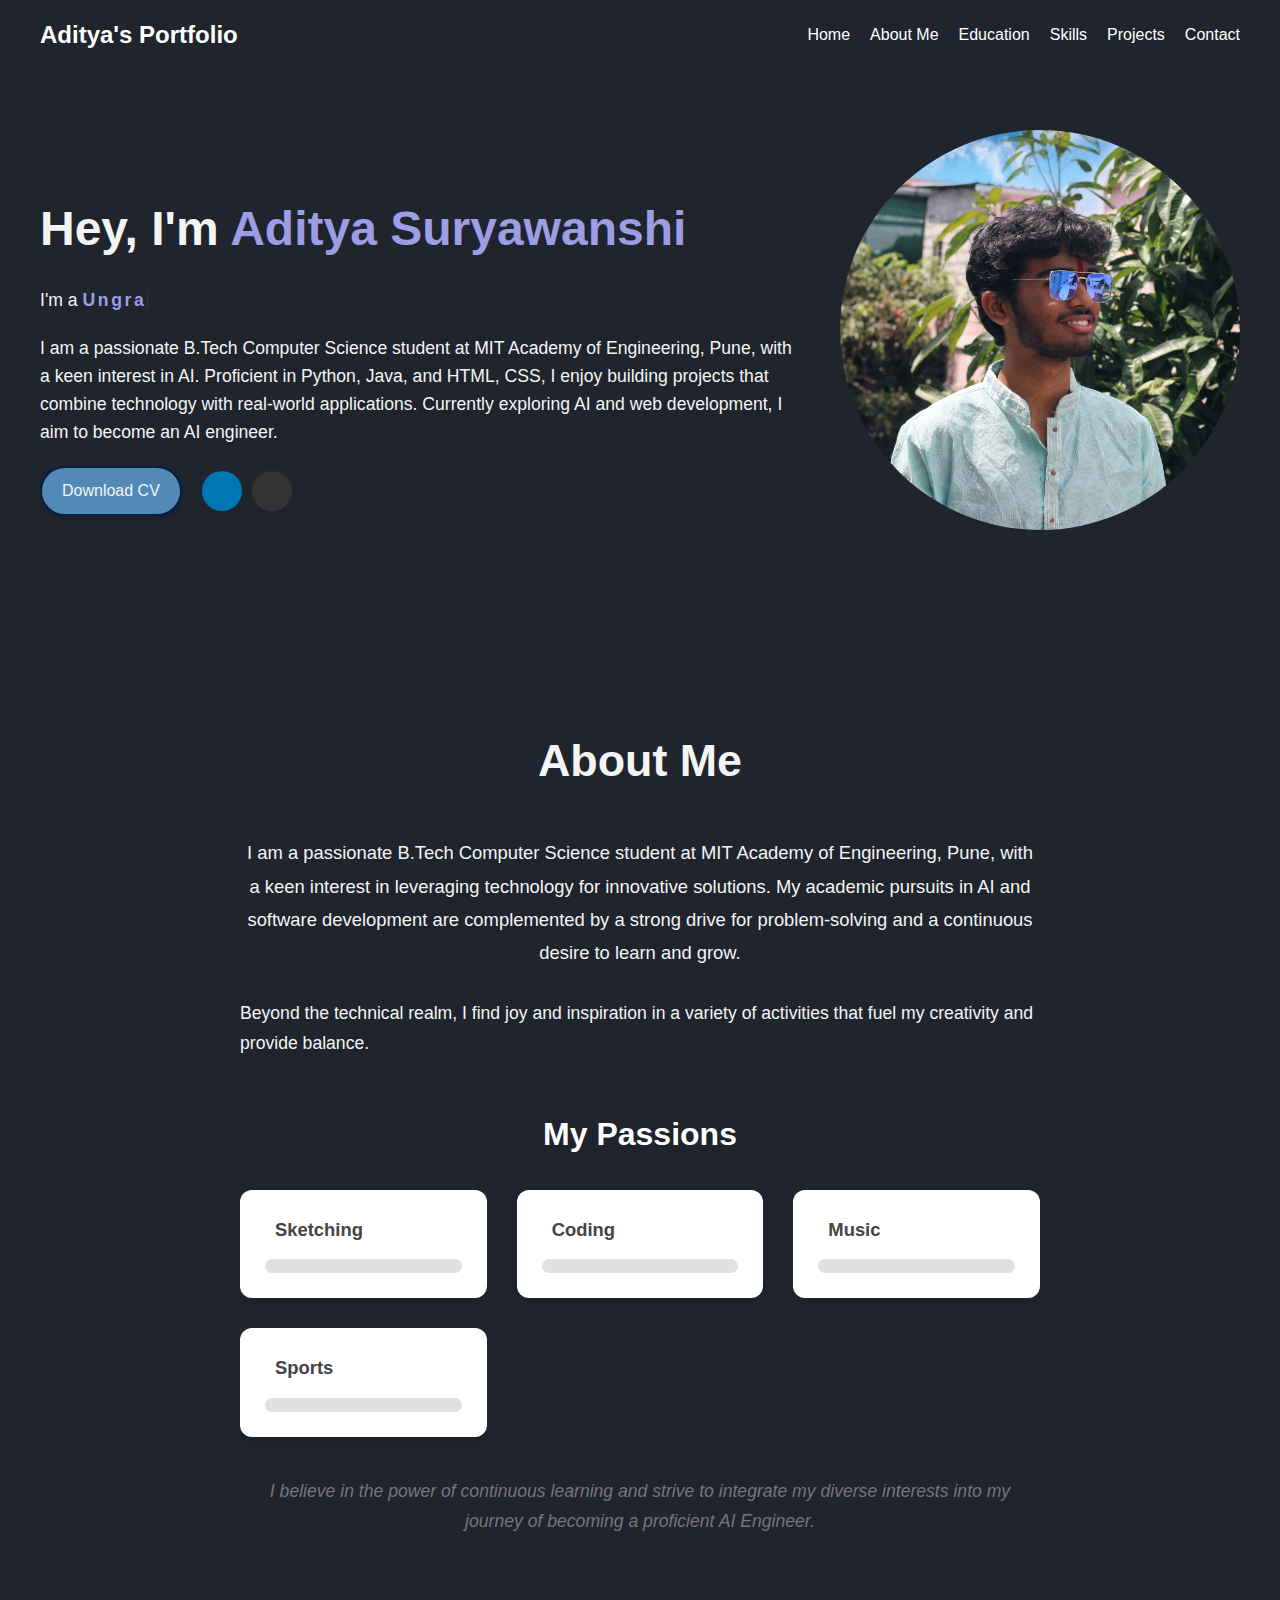
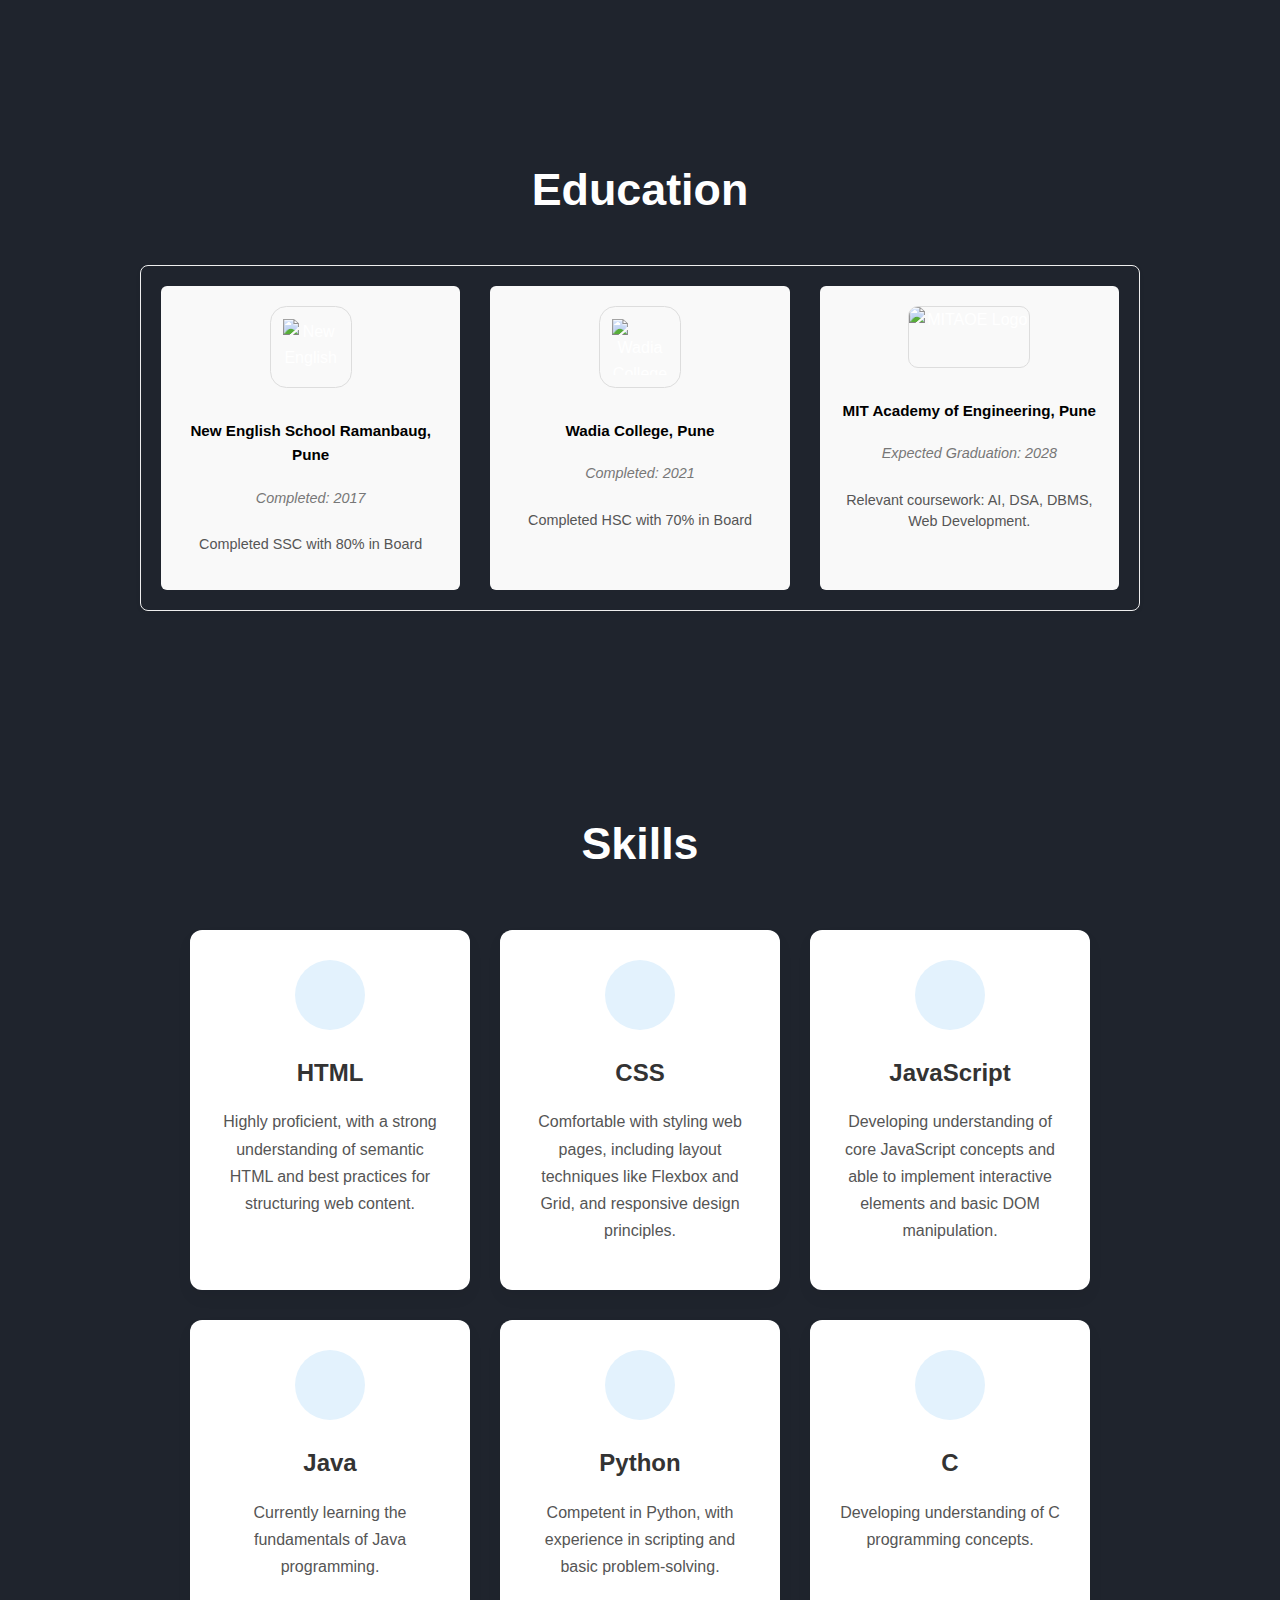
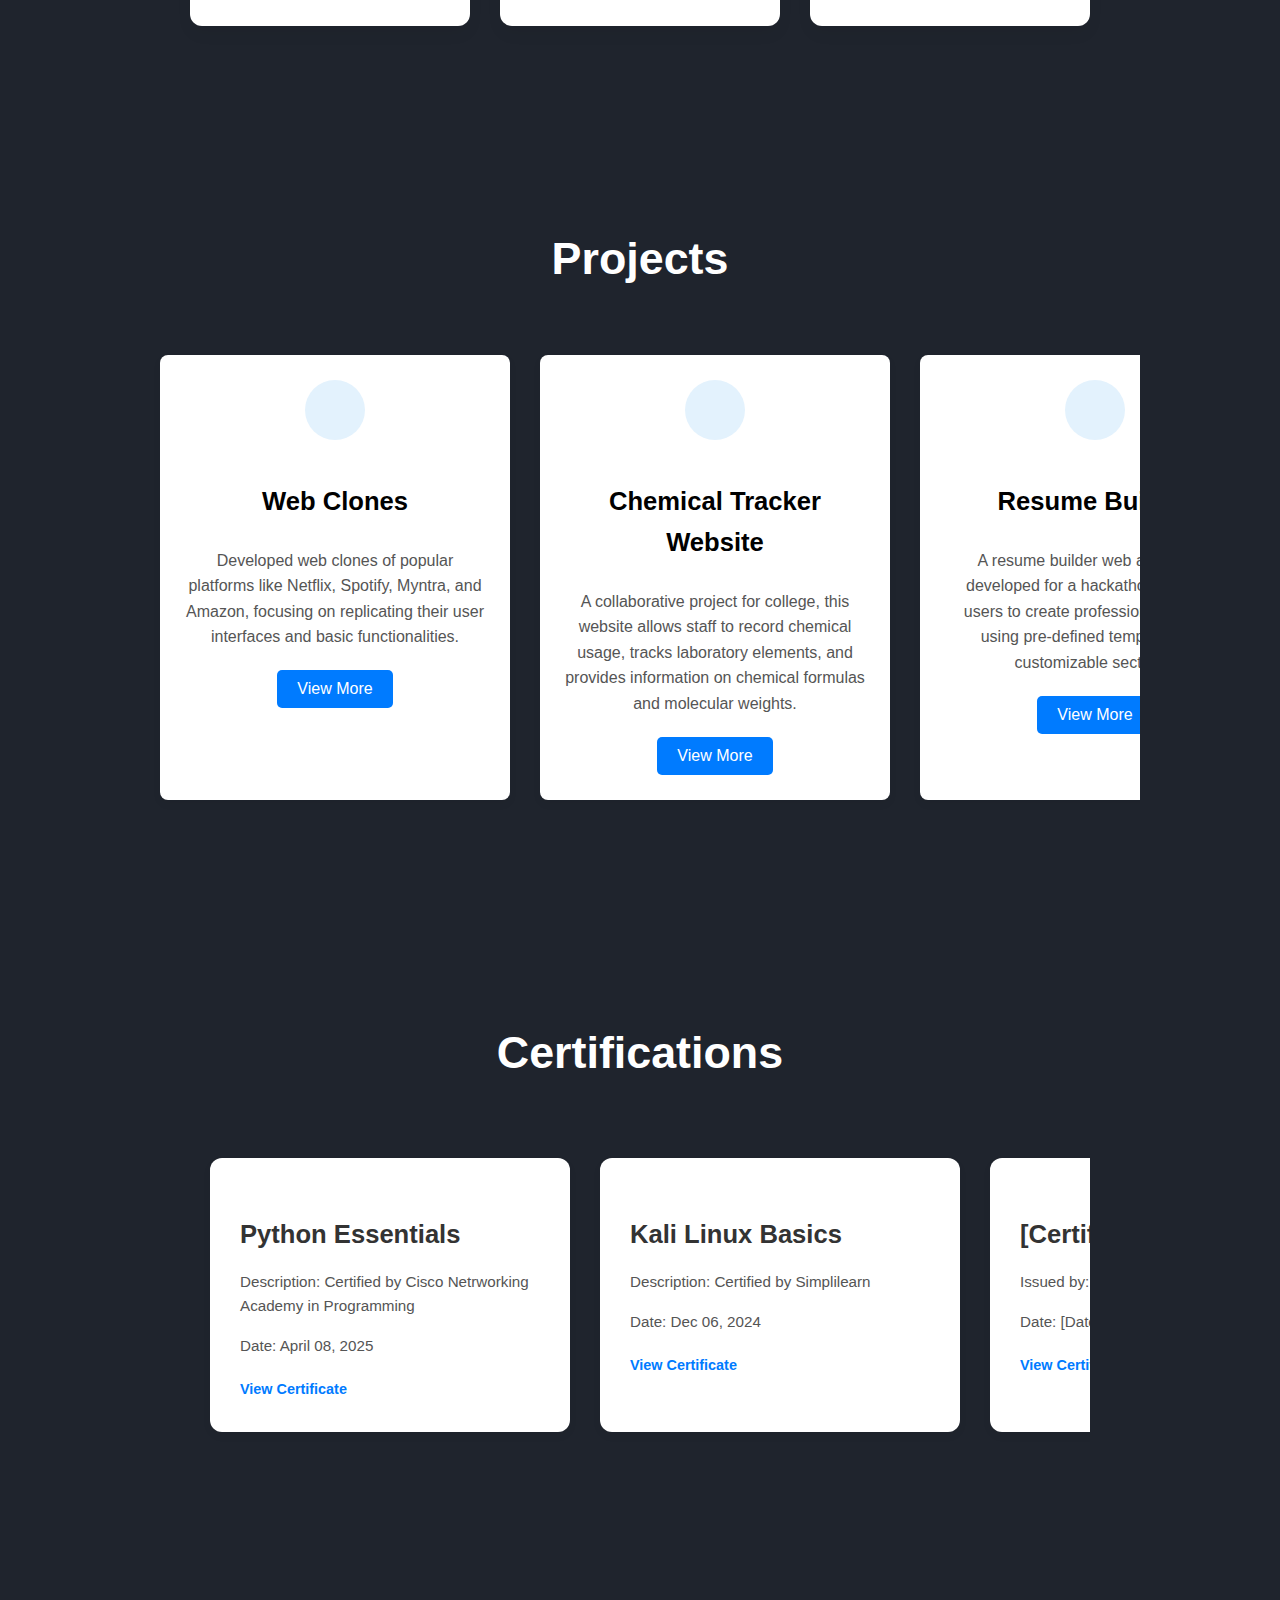
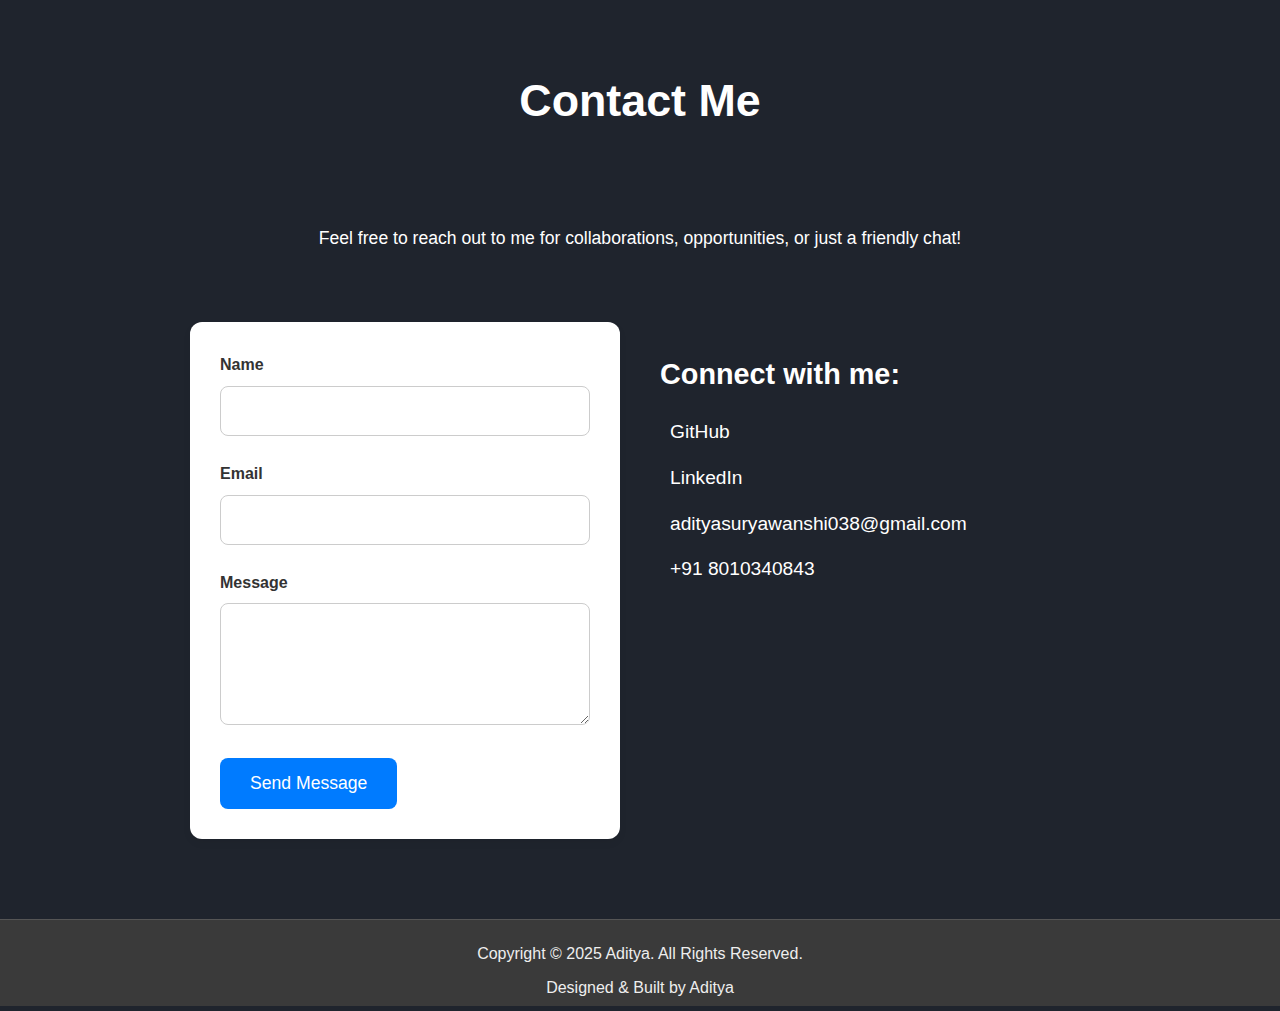
==== index.html @ 2c02bdb1 "Add files via upload" ====
<!DOCTYPE html>
<html lang="en">
<head>
    <meta charset="UTF-8">
    <meta name="viewport" content="width=device-width, initial-scale=1.0">
    <title>Aditya's Portfolio</title>
    <link rel="stylesheet" href="styles.css">
    <link rel="stylesheet" href="https://cdnjs.cloudflare.com/ajax/libs/font-awesome/6.0.0-beta3/css/all.min.css" integrity="sha512-Fo3rlrZj/k7ujTnHg4CGR2D7kSs0v4LLanw2qksYuRlEzO+tcaEPQogQ0KaoGN26/zrn20ImR1DfuLWnOo7aBA==" crossorigin="anonymous" referrerpolicy="no-referrer" />
</head>
<body>
    <header>
        <div class="container">
            <div class="logo">
                <h3>Aditya's Portfolio</h3>
            </div>
            <nav>
                <div class="dropdown">
                    <div class="burger">
                        <div class="dot"></div>
                        <div class="dot"></div>
                        <div class="dot"></div>
                    </div>
                    <ul class="dropdown-content">
                        <li><a href="#home">Home</a></li>
                        <li><a href="#about">About Me</a></li>
                        <li><a href="#education">Education</a></li>
                        <li><a href="#skills">Skills</a></li>
                        <li><a href="#projects">Projects</a></li>
                        <li><a href="#contact">Contact</a></li>
                    </ul>
                </div>
                <ul class="nav-links">
                    <li><a href="#home">Home</a></li>
                    <li><a href="#about">About Me</a></li>
                    <li><a href="#education">Education</a></li>
                    <li><a href="#skills">Skills</a></li>
                    <li><a href="#projects">Projects</a></li>
                    <li><a href="#contact">Contact</a></li>
                </ul>
            </nav>
        </div>
    </header>

    <main>
        <section id="home" class="hero">
            <div class="container hero-row">
                <div class="hero-content">
                    <h2>Hey, I'm <span class="myname">Aditya Suryawanshi</span></h2>
                    <p class="typewriter1">I'm a <span class="typewriter" id="profession-typewriter"></span></p>
                    <p>I am a passionate B.Tech Computer Science student at MIT Academy of Engineering, Pune, with a keen interest in AI. Proficient in Python, Java, and HTML, CSS, I enjoy building projects that combine technology with real-world applications. Currently exploring AI and web development, I aim to become an AI engineer.</p>
                    <div class="button-social-container">
                        <a href="path/to/your/cv.pdf" class="button download-cv" download="Aditya_Suryawanshi_CV.pdf">Download CV</a>
                        <div class="social-links">
                            <a href="https://www.linkedin.com/in/aditya-suryawanshi-20b60930a/" target="_blank" aria-label="LinkedIn"><i class="fab fa-linkedin"></i></a>
                            <a href="https://github.com/Aditya00038" target="_blank" aria-label="GitHub"><i class="fab fa-github"></i></a>
                        </div>
                    </div>
                </div>
                <div class="hero-img">
                    <img src="aditya.jpg" alt="Aditya Suryawanshi">
                </div>
            </div>
        </section>

        <section id="about" class="about advanced-about">
            <div class="container about-content">
                <h2>About Me</h2>
                <p class="intro">I am a passionate B.Tech Computer Science student at MIT Academy of Engineering, Pune, with a keen interest in leveraging technology for innovative solutions. My academic pursuits in AI and software development are complemented by a strong drive for problem-solving and a continuous desire to learn and grow.</p>
                <p>Beyond the technical realm, I find joy and inspiration in a variety of activities that fuel my creativity and provide balance.</p>
                <h3>My Passions</h3>
                <div class="interests-grid">
                    <div class="interest">
                        <div class="interest-label">
                            <i class="fas fa-pencil-ruler"></i> <span>Sketching</span>
                        </div>
                        <div class="progress-bar" data-progress="70">
                            <div class="progress-fill"></div>
                        </div>
                    </div>
                    <div class="interest">
                        <div class="interest-label">
                            <i class="fas fa-code"></i> <span>Coding</span>
                        </div>
                        <div class="progress-bar" data-progress="90">
                            <div class="progress-fill"></div>
                        </div>
                    </div>
                    <div class="interest">
                        <div class="interest-label">
                            <i class="fas fa-music"></i> <span>Music</span>
                        </div>
                        <div class="progress-bar" data-progress="75">
                            <div class="progress-fill"></div>
                        </div>
                    </div>
                    <div class="interest">
                        <div class="interest-label">
                            <i class="fas fa-futbol"></i> <span>Sports</span>
                        </div>
                        <div class="progress-bar" data-progress="80">
                            <div class="progress-fill"></div>
                        </div>
                    </div>
                </div>
                <p class="personal-note">I believe in the power of continuous learning and strive to integrate my diverse interests into my journey of becoming a proficient AI Engineer.</p>
            </div>
        </section>

        <section id="education" class="education">
            <div class="container education-content">
                <h2>Education</h2>
                <div class="education-row">
                    <div class="education-entry">
                        <div class="logo-container">
                            <img src="https://www.schoolsuniverse.com/_next/image?url=https%3A%2F%2Fcdn.schoolsuniverse.com%2Fmedia%2Fuploads%2F2025-03-02-08-50-18-910400-download%2520-%25202025-03-02T141845.459.jfif&w=3840&q=75" alt="New English School Ramanbaug Logo">
                        </div>
                        <!-- <h3>5th - 10th Grade</h3> -->
                        <p class="institution">New English School Ramanbaug, Pune</p>
                        <p class="duration">Completed: 2017</p>
                        <p class="details">Completed SSC with 80% in Board</p>
                    </div>
                    <div class="education-entry">
                        <div class="logo-container">
                            <img src="https://nowrosjeewadia.mespune.org/wp-content/uploads/2022/03/NWCLogo.jpg" alt="Wadia College Logo">
                        </div>
                        <!-- <h3>Higher Secondary</h3> -->
                        <p class="institution">Wadia College, Pune</p>
                        <p class="duration">Completed: 2021</p>
                        <p class="details">Completed HSC with 70% in Board</p>
                    </div>
                    <div class="education-entry graduation">
                        <div class="logo-container mitaoe-logo"> <img src="https://mitaoe.ac.in/assets/images/MITAOE-logo.webp" alt="MITAOE Logo">
                        </div>
                        <!-- <h3>B.Tech Computer Science</h3> -->
                        <p class="institution">MIT Academy of Engineering, Pune</p>
                        <p class="duration">Expected Graduation: 2028</p>
                        <p class="details">Relevant coursework: AI, DSA, DBMS, Web Development.</p>
                    </div>
                </div>
            </div>
        </section>

        <section id="skills" class="skills boxed-skills">
            <div class="container skills-content">
                <h2>Skills</h2>
                <div class="skill-boxes">
                    <div class="skill-box">
                        <div class="icon-wrapper html_icon">
                            <i class="fab fa-html5"></i>
                        </div>
                        <h3>HTML</h3>
                        <p>Highly proficient, with a strong understanding of semantic HTML and best practices for structuring web content.</p>
                    </div>
                    <div class="skill-box">
                        <div class="icon-wrapper css_icon">
                            <i class="fab fa-css3-alt"></i>
                        </div>
                        <h3>CSS</h3>
                        <p>Comfortable with styling web pages, including layout techniques like Flexbox and Grid, and responsive design principles.</p>
                    </div>
                    <div class="skill-box">
                        <div class="icon-wrapper js_icon">
                            <i class="fab fa-js-square"></i>
                        </div>
                        <h3>JavaScript</h3>
                        <p>Developing understanding of core JavaScript concepts and able to implement interactive elements and basic DOM manipulation.</p>
                    </div>
                    <div class="skill-box learning-box">
                        <div class="icon-wrapper java_icon">
                            <i class="fab fa-java"></i>
                        </div>
                        <h3>Java</h3>
                        <p>Currently learning the fundamentals of Java programming.</p>
                    </div>
                    <div class="skill-box">
                        <div class="icon-wrapper py_icon">
                            <i class="fab fa-python"></i>
                        </div>
                        <h3>Python</h3>
                        <p>Competent in Python, with experience in scripting and basic problem-solving.</p>
                    </div>
                    <div class="skill-box">
                        <div class="icon-wrapper c_icon">
                            <i class="fas fa-code"></i>
                        </div>
                        <h3>C</h3>
                        <p>Developing understanding of C programming concepts.</p>
                    </div>
                </div>
            </div>
        </section>

        <section id="projects" class="projects enhanced-projects">
            <div class="container projects-content">
                <h2>Projects</h2>
                <div class="project-list">
                    <div class="project-card" onclick="viewMore1()">
                        <div class="project-icon">
                            <i class="fas fa-tv"></i> <i class="fab fa-spotify"></i> <i class="fas fa-tshirt"></i> <i class="fas fa-shopping-cart"></i> </div>
                        <h3>Web Clones</h3>
                        <p>Developed web clones of popular platforms like Netflix, Spotify, Myntra, and Amazon, focusing on replicating their user interfaces and basic functionalities.</p>
                        <button class="view-more-btn">View More</button>
                    </div>
                    <div class="project-card" onclick="viewMore2()">
                        <div class="project-icon">
                            <i class="fas fa-flask"></i> <i class="fas fa-database"></i> </div>
                        <h3>Chemical Tracker Website</h3>
                        <p>A collaborative project for college, this website allows staff to record chemical usage, tracks laboratory elements, and provides information on chemical formulas and molecular weights.</p>
                        <button class="view-more-btn">View More</button>
                    </div>
                    <div class="project-card" onclick="viewMore3()">
                        <div class="project-icon">
                            <i class="fas fa-file-alt"></i> <i class="fas fa-user-tie"></i> </div>
                        <h3>Resume Builder</h3>
                        <p>A resume builder web application developed for a hackathon, enabling users to create professional resumes using pre-defined templates and customizable sections.</p>
                        <button class="view-more-btn">View More</button>
                    </div>
                </div>
            </div>
        </section>

        <section id="certifications" class="certifications scrollable-certifications">
            <div class="container certifications-content">
                <h2>Certifications</h2>
                <ul class="certification-list">
                    <li>
                        <i class="fas fa-certificate cert-icon"></i>
                        <h3>Python Essentials</h3>
                        <p>Description: Certified by Cisco Netrworking Academy in Programming</p>
                        <p>Date: April 08, 2025</p>
                        <a href="https://www.credly.com/badges/df7ffdbd-dcec-47fa-bb1c-a280da5a573f/public_url" target="_blank" rel="noopener noreferrer">View Certificate</a>
                    </li>
                    <li>
                        <i class="fas fa-certificate cert-icon"></i>
                        <h3>Kali Linux Basics</h3>
                        <p>Description: Certified by Simplilearn</p>
                        <p>Date: Dec 06, 2024</p>
                        <a href="https://simpli-web.app.link/e/MxJGCqPDvSb" target="_blank" rel="noopener noreferrer">View Certificate</a>
                    </li>
                    <li>
                        <i class="fas fa-certificate cert-icon"></i>
                        <h3>[Certification Name 3]</h3>
                        <p>Issued by: [Issuing Organization 3]</p>
                        <p>Date: [Date of Issue 3]</p>
                        <a href="[Link to Certificate 3]" target="_blank" rel="noopener noreferrer">View Certificate</a>
                    </li>
                    <li>
                        <i class="fas fa-certificate cert-icon"></i>
                        <h3>[Certification Name 4]</h3>
                        <p>Issued by: [Issuing Organization 4]</p>
                        <p>Date: [Date of Issue 4]</p>
                        <a href="[Link to Certificate 4]" target="_blank" rel="noopener noreferrer">View Certificate</a>
                    </li>
                    <li>
                        <i class="fas fa-certificate cert-icon"></i>
                        <h3>[Certification Name 5]</h3>
                        <p>Issued by: [Issuing Organization 5]</p>
                        <p>Date: [Date of Issue 5]</p>
                        <a href="[Link to Certificate 5]" target="_blank" rel="noopener noreferrer">View Certificate</a>
                    </li>
                    <li>
                        <i class="fas fa-certificate cert-icon"></i>
                        <h3>[Certification Name 6]</h3>
                        <p>Issued by: [Issuing Organization 6]</p>
                        <p>Date: [Date of Issue 6]</p>
                        <a href="[Link to Certificate 6]" target="_blank" rel="noopener noreferrer">View Certificate</a>
                    </li>
                </ul>
            </div>
        </section>

        <section id="contact" class="contact">
            <div class="container contact-content">
                <h2>Contact Me</h2>
                <p>Feel free to reach out to me for collaborations, opportunities, or just a friendly chat!</p>
                <div class="contact-form">
                    <form action="#" method="POST">
                        <div class="form-group">
                            <label for="name">Name</label>
                            <input type="text" id="name" name="name" required>
                        </div>
                        <div class="form-group">
                            <label for="email">Email</label>
                            <input type="email" id="email" name="email" required>
                        </div>
                        <div class="form-group">
                            <label for="message">Message</label>
                            <textarea id="message" name="message" rows="5" required></textarea>
                        </div>
                        <button type="submit" class="submit-btn">Send Message</button>
                    </form>
                </div>
                <div class="contact-info">
                    <h3>Connect with me:</h3>
                    <ul>
                        <li><a href="#"><i class="fab fa-github"></i> GitHub</a></li>
                        <li><a href="#"><i class="fab fa-linkedin"></i> LinkedIn</a></li>
                        <li><a href="#"><i class="fas fa-envelope"></i>adityasuryawanshi038@gmail.com</a></li>
                        <li><a href="#"><i class="fas fa-phone"></i>+91 8010340843</a></li>
                        </ul>
                </div>
            </div>
        </section>

         <footer>
        <div class="container footer-content">
            <p>Copyright &copy; 2025 Aditya. All Rights Reserved.</p>
            <p>Designed & Built by Aditya</p>
            <!-- <div class="footer-social">
                <a href="#"><i class="fab fa-github"></i></a>
                <a href="#"><i class="fab fa-linkedin"></i></a>
                <a href="#"><i class="fas fa-envelope"></i></a>
                </div> -->
        </div>
    </footer>
    </main>

    <script src="script.js"></script>
    <script>
        const professionElement = document.getElementById("profession-typewriter");
        const professions = ["Ungraduated Student","Frontend Developer"]; // Only one profession to type
        let professionIndex = 0;
        let charIndex = 0;
        let isDeleting = false;
        const speed = 150;
        const delay = 1500; // Increased delay at the end

        function typeEffect() {
            const currentText = professions[professionIndex];
            const isTyping = !isDeleting && charIndex < currentText.length;
            const isDeletingCurrent = isDeleting && charIndex > 0;

            if (isTyping) {
                professionElement.textContent += currentText.charAt(charIndex);
                charIndex++;
            } else if (isDeletingCurrent) {
                professionElement.textContent = currentText.substring(0, charIndex - 1);
                charIndex--;
            }

            if (!isDeleting && charIndex === currentText.length) {
                isDeleting = true;
                setTimeout(typeEffect, delay); // Delay before deleting
            } else if (isDeleting && charIndex === 0) {
                isDeleting = false;
                professionIndex = (professionIndex + 1) % professions.length; // Cycle through professions (only one now)
                setTimeout(typeEffect, 500); // Delay before typing next
            } else {
                setTimeout(typeEffect, speed); // Typing/deleting speed
            }
        }

        typeEffect(); // Start the typewriting effect
    </script>
</body>
</html>
---- styles.css ----
body {
    margin: 0;
    font-family: sans-serif;
    line-height: 1.6;
    color: #f4f4f4;
    background-color: #1f242d;
    padding-top: 60px; /* Add padding to avoid overlap with fixed header */
}

.container {
    max-width: 1200px;
    margin: 0 auto;
    padding: 0 20px;
}

header {
    background-color: #1f242d;
    color: #fff;
    padding: 1rem 0;
    position: fixed; /* Make the header fixed */
    top: 0;
    left: 0;
    width: 100%; /* Make the header span the entire width */
    z-index: 100; /* Ensure it stays on top */
}

header .container {
    display: flex;
    justify-content: space-between;
    background-color: #1f242d;
    width: 100%; /* Ensure container within header also spans full width */
    align-items: center;
}

.logo h3 {
    margin: 0;
    font-size: 1.5rem;
}

nav {
    display: flex;
    align-items: center;
}

.nav-links {
    list-style: none;
    display: flex;
    margin: 0;
    padding: 0;
}

.nav-links li {
    margin-left: 20px;
}

.nav-links li a {
    color: #fff;
    text-decoration: none;
}

.dropdown {
    display: none; /* Initially hidden on larger screens */
    position: relative;
}

.burger {
    display: flex;
    flex-direction: column;
    justify-content: space-between;
    width: 30px;
    height: 30px;
    cursor: pointer;
}

.dot {
    width: 8px;
    height: 8px;
    background-color: #fff;
    border-radius: 50%;
}

.dropdown-content {
    position: absolute;
    top: 100%;
    right: 0;
    background-color: #333;
    list-style: none;
    padding: 0;
    margin: 0;
    width: 150px; /* Adjust width as needed */
    border-radius: 5px;
    box-shadow: 0px 8px 16px 0px rgba(0,0,0,0.2);
    opacity: 0;
    visibility: hidden;
    transform: translateY(-10px);
    transition: opacity 0.3s ease, transform 0.3s ease, visibility 0.3s ease;
}

.dropdown-content.show {
    opacity: 1;
    visibility: visible;
    transform: translateY(0);
    display: block; /* Ensure the content is displayed */
}

.dropdown-content li a {
    display: block;
    color: #fff;
    padding: 10px 15px;
    text-decoration: none;
}

.dropdown-content li a:hover {
    background-color: #555;
}

/* Media query for smaller screens */
@media (max-width: 992px) {
    nav {
        display: none; /* Hide the full navigation */
    }

    .dropdown {
        display: block;
        position: relative; /* Or relative, try both */
        top: 1rem;       /* Adjust as needed */
        right: 1rem;      /* Adjust as needed */
        z-index: 101;     /* Ensure it's above other elements */
    }
}

#hero {
    background-color: #ddd;
    padding: 80px 0;
}

.hero-row {
    display: flex;
    align-items: center;
    justify-content: space-between;
    max-width: 1200px;
    margin: 0 auto;
    padding: 20px;
}

.hero-content {
    flex: 1;
    padding-right: 40px; 
}

.hero-content h2 {
    font-size: 3rem;
    margin-bottom: 10px;
}

.hero-content p {
    font-size: 1.1rem;
    margin-bottom: 20px;
}

.hero-content p span.typewriter {
    overflow: hidden;
    white-space: nowrap;
    letter-spacing: .15em;
    border-right: .1em solid #333; /* Add a visible cursor */
    animation: blink-caret .75s step-end infinite; /* Keep the cursor blinking */
}

@keyframes blink-caret {
    from, to { border-color: transparent }
    50% { border-color: transparent; }
}

.hero-img {
    flex: 1;
    max-width: 400px; /* Adjust as needed */
}

.hero-img img {
    width: 100%;
    height: auto;
    border-radius: 50%; 
}

.typewriter{
    color: rgb(157, 157, 227);
    font-weight: 600;
}

.myname{
    color: rgb(157, 157, 227);
}

.typewriter1{
    font-size: 4rem;
}

.button {
    display: inline-block;
    background-color: #333;
    color: #fff;
    padding: 10px 20px;
    text-decoration: none;
    border-radius: 5px;
}

.button:hover {
    background-color: #555;
}

/* Responsive adjustments for hero section */
@media screen and (max-width: 768px) {
    .hero-row {
        flex-direction: column-reverse; /* Image on top on smaller screens */
        text-align: center;
    }

    .hero-content {
        padding-right: 0;
        padding-top: 20px; /* Add spacing below the image */
    }

    .hero-img {
        max-width: 300px;
        margin: 0 auto;
    }
}

/* Basic section styling for demonstration */
main section {
    padding: 50px 0;
    /* text-align: center; */
}


/* ... other CSS rules ... */

.button {
    display: inline-block;
    background-color: #333;
    color: #fff;
    padding: 10px 20px;
    text-decoration: none;
    border-radius: 5px;
    transition: background-color 0.3s ease, transform 0.2s ease-in-out; /* Basic transition */
}

.button:hover {
    background-color: #555;
    transform: scale(1.05); /* Slightly scale up on hover */
}

/* Specific styling for the Download CV button with a different hover effect */
.download-cv {
    background-color: #5289b5; /* A more prominent color */
    color: whitesmoke;
    border: 2px solid #061e47;
    border-radius: 50px;
    box-shadow: 0 4px 6px rgba(0, 0, 0, 0.1);
    overflow: hidden; /* For the pseudo-element animation */
    position: relative; /* For the pseudo-element positioning */
}

.download-cv:hover {
    color: #061e47; /* Text color changes on hover */
    background-color: #d4f1f4; /* Background becomes transparent */
    transform: translateY(-2px); /* Slight vertical lift */
    box-shadow: 0 6px 8px rgba(0, 0, 0, 0.2);
    border: 2px solid #d4f1f4;
}

/* Optional: Add a subtle wave animation on hover */
.download-cv::before {
    content: '';
    position: absolute;
    top: 0;
    left: -100%;
    width: 100%;
    height: 100%;
    background: linear-gradient(90deg, transparent, rgba(255, 255, 255, 0.4), transparent);
    transition: left 0.4s ease-in-out;
}

.download-cv:hover::before {
    left: 100%;
}

/* ... rest of your CSS ... */

/* ... other CSS rules ... */

/* ... other CSS rules ... */

.button-social-container {
    display: flex;
    align-items: center;
    gap: 20px;
    margin-top: 20px;
}

.social-links {
    display: flex;
    gap: 10px;
}

.social-links a {
    display: inline-flex;
    align-items: center;
    justify-content: center;
    width: 40px;
    height: 40px;
    color: #fff; /* White initial icon color */
    border-radius: 50%;
    text-decoration: none;
    font-size: 1.6rem; /* Increased font size for larger icons */
    transition: background-color 0.3s ease, transform 0.2s ease-in-out;
}

/* Set initial background colors */
.social-links a[aria-label="LinkedIn"] {
    background-color: #0077B5; /* LinkedIn blue background */
}

.social-links a[aria-label="GitHub"] {
    background-color: #333; /* GitHub dark gray background */
}

.social-links a:hover {
    transform: scale(1.1);
}

/* Optional: Subtle background color change on hover (you can adjust or remove) */
.social-links a[aria-label="LinkedIn"]:hover {
    background-color: #0056b3; /* Slightly darker LinkedIn blue on hover */
}

.social-links a[aria-label="GitHub"]:hover {
    background-color: #555; /* Slightly lighter GitHub gray on hover */
}

.social-links a {
    margin-right: 0;
}
/* ... rest of your CSS ... */

/* ... other CSS rules ... */

.advanced-about {
    padding: 80px 0;
}

.advanced-about .container {
    max-width: 800px; /* Slightly narrower for better focus */
    margin: 0 auto;
    padding: 0 20px;
    text-align: left;
}

.advanced-about h2 {
    font-size: 2.8rem;
    margin-bottom: 40px;
    text-align: center;
}

.advanced-about .intro {
    font-size: 1.15rem;
    line-height: 1.8;
    margin-bottom: 30px;
    text-align: center; /* Center the intro text */
}

.advanced-about p {
    font-size: 1.1rem;
    line-height: 1.7;
    margin-bottom: 20px;
    text-align: left;
}

.advanced-about h3 {
    font-size: 2rem;
    margin-top: 50px;
    margin-bottom: 30px;
    color: #fff;
    text-align: center;
}

.interests-grid {
    display: grid;
    grid-template-columns: repeat(auto-fit, minmax(200px, 1fr)); /* Adjust minmax for fewer items */
    gap: 30px;
    margin-top: 20px;
}

.interest {
    margin-bottom: 0;
    background-color: #fff;
    padding: 25px; /* Slightly increased padding */
    border-radius: 12px; /* More rounded corners */
    box-shadow: 0 6px 10px rgba(0, 0, 0, 0.08); /* More pronounced shadow */
    transition: transform 0.2s ease-in-out, box-shadow 0.2s ease-in-out; /* Transition shadow too */
}

.interest:hover {
    transform: translateY(-8px); /* More lift on hover */
    box-shadow: 0 12px 20px rgba(0, 0, 0, 0.12); /* Stronger shadow on hover */
}

.interest-label {
    display: flex;
    align-items: center;
    margin-bottom: 15px; /* Increased margin */
    color: #444;
    font-weight: bold;
    font-size: 1.15rem; /* Slightly larger label */
}

.interest-label i {
    margin-right: 10px; /* Increased spacing for icon */
    font-size: 1.3rem; /* Slightly larger icon */
    color: #007bff; /* Accent color for icons */
}

.progress-bar {
    background-color: #e0e0e0;
    height: 14px; /* Slightly taller progress bar */
    border-radius: 7px; /* Matching rounded corners */
    overflow: hidden;
}

.progress-fill {
    background-color: #007bff;
    height: 100%;
    border-radius: 7px;
    width: 0%;
    transition: width 0.8s cubic-bezier(0.68, -0.55, 0.27, 1.55); /* More dynamic animation */
}

.advanced-about .personal-note {
    color: #777;
    font-style: italic;
    margin-top: 40px;
    text-align: center;
    font-size: 1.1rem;
}

/* ... rest of your CSS ... */

/* ... other CSS rules ... */

.education {
    background-color: transparent;
    padding: 80px 0;
    color: #fff;
}

.education-content {
    max-width: 1000px; /* Adjust max-width as needed */
    margin: 0 auto;
    padding: 0 20px;
}

.education-content h2 {
    font-size: 2.8rem;
    margin-bottom: 40px;
    color: #fff;
    text-align: center;
}

.education-row {
    display: flex;
    justify-content: space-around;
    align-items: stretch; /* Maintain equal height */
    gap: 30px;
    padding: 20px;
    border-radius: 8px;
    box-shadow: 0 2px 5px rgba(0, 0, 0, 0.05);
    border: 1px solid #eee;
}

.education-entry {
    flex: 1;
    text-align: center;
    padding: 20px;
    border-radius: 6px;
    background-color: #f9f9f9;
    display: flex;
    flex-direction: column;
    align-items: center;
}

.logo-container {
    width: 80px; /* Default logo container size */
    height: 80px; /* Default logo container size */
    border-radius: 20%; /* Default border-radius */
    overflow: hidden;
    border: 1px solid #ddd;
    margin-bottom: 15px;
    display: flex;
    align-items: center;
    justify-content: center;
}

.logo-container img {
    width: 70%;
    height: 70%;
    object-fit: contain;
}

/* Specific style for MITAOE logo container */
.logo-container.mitaoe-logo {
    width: 120px; /* Increased width for rectangle */
    height: 60px; /* Adjusted height for rectangle */
    border-radius: 10px; /* More rectangular border-radius */
}

.logo-container.mitaoe-logo img {
    width: 100%; /* Make image fill the rectangular container */
    height: 100%;
    object-fit: contain; /* Or 'cover' depending on the logo's aspect ratio */
}

.education-entry h3 {
    font-size: 1.6rem;
    color: #000;
    margin-bottom: 10px;
}

.education-entry .institution {
    font-weight: bold;
    color: #000;
    margin-bottom: 5px;
    font-size: 0.95rem;
}

.education-entry .duration {
    color: #777;
    font-style: italic;
    margin-bottom: 10px;
    font-size: 0.9rem;
}

.education-entry .details {
    color: #555;
    font-size: 0.9rem;
    line-height: 1.5;
}

/* Responsive layout for smaller screens (stack entries) */
@media screen and (max-width: 768px) {
    .education-row {
        flex-direction: column;
        align-items: stretch;
        gap: 20px;
    }

    .education-entry {
        text-align: left;
        align-items: flex-start;
    }

    .logo-container {
        width: 80px; /* Adjust default logo size for smaller screens */
        height: 80px;
        margin-left: 0;
    }

    .logo-container.mitaoe-logo { /* Adjust MITAOE logo size for smaller screens */
        width: 100px;
        height: 50px;
    }
}

/* Style for the graduation entry to make it stand out */
.education-entry.graduation h3 {
    color: #000; /* Green for graduation */
}

/* ... rest of your CSS ... */

/* ... other CSS rules ... */

.boxed-skills {
    background-color: transparent; /* Light gray background */
    padding: 80px 0;
    /* Subtle gradient (optional) */
    /* background: linear-gradient(135deg, #f4f6f8 0%, #e8eaf6 100%); */
}

.boxed-skills .skills-content {
    max-width: 900px;
    margin: 0 auto;
    padding: 0 20px;
    text-align: center;
}

.boxed-skills .skills-content h2 {
    font-size: 2.8rem;
    margin-bottom: 50px; /* Increased margin */
    color: #fff;
}

.skill-boxes {
    display: grid;
    grid-template-columns: repeat(auto-fit, minmax(280px, 1fr)); /* Slightly wider boxes */
    gap: 30px;
    margin-top: 30px; /* Increased margin */
}

.skill-box {
    background-color: #fff;
    padding: 30px; /* Increased padding */
    border-radius: 12px; /* More rounded corners */
    box-shadow: 0 8px 15px rgba(0, 0, 0, 0.05); /* More pronounced shadow */
    text-align: center;
    transition: transform 0.2s ease-in-out, box-shadow 0.2s ease-in-out;
}

.skill-box:hover {
    transform: translateY(-8px); /* More noticeable lift */
    box-shadow: 0 12px 20px rgba(0, 0, 0, 0.1); /* Stronger hover shadow */
}

.skill-box .icon-wrapper {
    background-color: #e3f2fd; /* Light blue icon background */
    width: 70px;
    height: 70px;
    border-radius: 50%;
    display: flex;
    align-items: center;
    justify-content: center;
    font-size: 2.2rem; /* Larger icon size */
    margin: 0 auto 20px; /* Center and add margin */
}

.skill-box h3 {
    font-size: 1.5rem; /* Slightly larger heading */
    color: #333;
    margin-bottom: 12px;
}

.skill-box p {
    color: #555;
    font-size: 1rem; /* Slightly larger paragraph */
    line-height: 1.7; /* Improved line height */
}

.java_icon{
    color: #f89820;
}

.py_icon{
    color: #4584b6;
}

.c_icon{
    color: #283593;
}

.js_icon{
    color: #ffde57;
}

.html_icon{
    color: #e34c26;
}

.css_icon{
    color: #264de4;
}

/* ... rest of your CSS ... */

/* ... other CSS rules ... */

.enhanced-projects {
    background-color: transparent;
    padding: 80px 0;
}

.enhanced-projects .projects-content {
    max-width: 1000px; /* Adjust max-width as needed */
    margin: 0 auto;
    padding: 0 20px;
    text-align: center;
}

.enhanced-projects .projects-content h2 {
    font-size: 2.8rem;
    margin-bottom: 40px;
    color: #fff;
}

.enhanced-projects .project-list {
    display: flex;
    flex-direction: row; /* Ensure it's a horizontal row */
    overflow-x: auto; /* Enable horizontal scrolling if needed */
    gap: 30px;
    padding: 20px; /* Add some padding around the scrollable area */
    margin-top: 20px;
}

.enhanced-projects .project-card {
    background-color: #fff;
    padding: 25px;
    border-radius: 8px;
    box-shadow: 0 4px 8px rgba(0, 0, 0, 0.05);
    text-align: center;
    transition: transform 0.2s ease-in-out, box-shadow 0.2s ease-in-out;
    display: flex;
    flex-direction: column;
    align-items: center;
    width: 300px; /* Set a fixed width for each card */
    flex-shrink: 0; /* Prevent cards from shrinking */
}

.enhanced-projects .project-card:hover {
    transform: translateY(-5px);
    box-shadow: 0 6px 12px rgba(0, 0, 0, 0.1);
}

.enhanced-projects .project-icon {
    background-color: #e3f2fd; /* Light blue background for icon */
    color: #0000008b; /* Accent icon color */
    width: 60px;
    height: 60px;
    border-radius: 50%;
    display: flex;
    align-items: center;
    justify-content: center;
    font-size: 1.8rem;
    margin-bottom: 15px;
}

.enhanced-projects .project-card h3 {
    font-size: 1.6rem;
    color: #000;
    margin-bottom: 10px;
}

.enhanced-projects .project-card p {
    color: #555;
    line-height: 1.6;
    margin-bottom: 20px;
}

.enhanced-projects .view-more-btn {
    background-color: #007bff;
    color: #fff;
    border: none;
    padding: 10px 20px;
    border-radius: 5px;
    font-size: 1rem;
    cursor: pointer;
    transition: background-color 0.2s ease-in-out;
}

.enhanced-projects .view-more-btn:hover {
    background-color: #0056b3;
}

/* Responsive adjustments (you might need to tweak these) */
@media screen and (max-width: 768px) {
    .enhanced-projects .project-list {
        padding: 10px; /* Adjust padding for smaller screens */
    }

    .enhanced-projects .project-card {
        width: 80%; /* Make cards wider on smaller screens */
        flex-shrink: 1; /* Allow cards to shrink a bit on very small screens */
    }
}

/* ... rest of your CSS ... */

/* ... other CSS rules ... */

/* Enhanced Certifications Section */
/* ... other CSS rules ... */

/* Scrollable Certifications Section */
.scrollable-certifications {
    background-color: transparent;
    padding: 80px 0;
}

.scrollable-certifications .certifications-content {
    max-width: 900px;
    margin: 0 auto;
    padding: 0 20px;
    text-align: center;
}

.scrollable-certifications .certifications-content h2 {
    font-size: 2.8rem;
    margin-bottom: 50px;
    color: #fff;
}

.scrollable-certifications .certification-list {
    list-style: none;
    padding: 20px;
    display: flex; /* Arrange list items horizontally */
    overflow-x: auto; /* Enable horizontal scrolling */
    gap: 30px; /* Spacing between certification cards */
}

.scrollable-certifications .certification-list li {
    background-color: #fff;
    padding: 30px;
    border-radius: 12px;
    box-shadow: 0 4px 8px rgba(0, 0, 0, 0.05);
    text-align: left;
    transition: transform 0.2s ease-in-out, box-shadow 0.2s ease-in-out;
    width: 300px; /* Fixed width for each certification card */
    flex-shrink: 0; /* Prevent cards from shrinking */
}

.scrollable-certifications .certification-list li:hover {
    transform: translateY(-5px);
    box-shadow: 0 8px 15px rgba(0, 0, 0, 0.1);
}

.scrollable-certifications .certification-list li .cert-icon {
    color: #007bff;
    font-size: 2rem;
    margin-bottom: 15px;
}

.scrollable-certifications .certification-list li h3 {
    font-size: 1.6rem;
    color: #333;
    margin-bottom: 8px;
}

.scrollable-certifications .certification-list li p {
    color: #555;
    margin-bottom: 5px;
    font-size: 0.95rem;
}

.scrollable-certifications .certification-list li a {
    color: #007bff;
    text-decoration: none;
    font-weight: bold;
    font-size: 0.9rem;
    margin-top: 15px;
    display: inline-block;
}

.scrollable-certifications .certification-list li a:hover {
    text-decoration: underline;
}

/* Responsive adjustments (optional) */
@media screen and (max-width: 600px) {
    .scrollable-certifications .certification-list {
        padding-left: 10px;
        padding-right: 10px;
    }

    .scrollable-certifications .certification-list li {
        width: 80%; /* Make cards wider on smaller screens */
    }
}

/* ... rest of your CSS ... */

/* Enhanced Contact Me Section */
.contact {
    background-color: transparent; /* Light green background */
    padding: 80px 0;
    color: #fff;
}

.contact-content {
    max-width: 900px;
    margin: 0 auto;
    padding: 0 20px;
    display: grid;
    grid-template-columns: 1fr 1fr;
    gap: 40px;
    align-items: start;
}

.contact-content h2 {
    font-size: 2.8rem;
    color: #fff;
    margin-bottom: 30px;
    grid-column: 1 / -1; /* Span across both columns */
    text-align: center;
}

.contact-content p {
    color: #fff;
    margin-bottom: 30px;
    font-size: 1.1rem;
    grid-column: 1 / -1; /* Span across both columns */
    text-align: center;
}

.contact-form {
    background-color: #fff;
    padding: 30px;
    border-radius: 12px;
    box-shadow: 0 4px 8px rgba(0, 0, 0, 0.05);
}

.contact-form .form-group {
    margin-bottom: 25px;
}

.contact-form label {
    display: block;
    font-weight: bold;
    color: #333;
    margin-bottom: 8px;
}

.contact-form input[type="text"],
.contact-form input[type="email"],
.contact-form textarea {
    width: 100%;
    padding: 15px;
    border: 1px solid #ccc;
    border-radius: 8px;
    font-size: 1rem;
    box-sizing: border-box;
    transition: border-color 0.2s ease-in-out;
}

.contact-form input[type="text"]:focus,
.contact-form input[type="email"]:focus,
.contact-form textarea:focus {
    border-color: #007bff;
    outline: none;
}

.contact-form textarea {
    resize: vertical;
    min-height: 120px;
}

.contact-form .submit-btn {
    background-color: #007bff;
    color: #fff;
    border: none;
    padding: 15px 30px;
    border-radius: 8px;
    font-size: 1.1rem;
    cursor: pointer;
    transition: background-color 0.2s ease-in-out;
}

.contact-form .submit-btn:hover {
    background-color: #0056b3;
}

.contact-info {
    text-align: left;
}

.contact-info h3 {
    font-size: 1.8rem;
    color: #fff;
    margin-bottom: 20px;
}

.contact-info ul {
    list-style: none;
    padding: 0;
}

.contact-info ul li {
    margin-bottom: 15px;
}

.contact-info ul li a {
    color: #fff;
    text-decoration: none;
    font-size: 1.2rem;
    transition: color 0.2s ease-in-out;
    display: flex;
    align-items: center;
}

.contact-info ul li a:hover {
    color: #007bff;
}

.contact-info ul li a i {
    margin-right: 10px;
    font-size: 1.5rem;
}

/* Responsive adjustments */
@media screen and (max-width: 768px) {
    .contact-content {
        grid-template-columns: 1fr; /* Stack columns on smaller screens */
    }

    .contact-info {
        text-align: center;
        margin-top: 30px;
    }

    .certifications-content h2,
    .contact-content h2,
    .contact-content p {
        text-align: center;
    }
}
/* Very Small Footer Section */
footer {
    background-color: #3a3a3a; /* Slightly lighter dark color */
    color: #eee; /* Lighter text color */
    padding: 10px 0; /* Further reduced padding */
    text-align: center;
    font-size: 1rem; /* Very small font size */
    line-height: 1; /* Minimal line height */
    border-top: 1px solid #555; /* Separator line */
}

.footer-content {
    max-width: 900px;
    margin: 0 auto;
    padding: 0 20px;
    display: flex;
    flex-direction: column;
    align-items: center;
}

.footer-content p {
    margin-bottom: 2px; /* Minimal margin */
}

.footer-content p:last-child {
    margin-bottom: 0;
}

.footer-social {
    margin-top: 8px; /* Minimal margin */
}

.footer-social a {
    color: #eee;
    font-size: 0.9rem; /* Slightly larger than copyright text */
    margin: 0 6px; /* Minimal margin */
    text-decoration: none;
    transition: color 0.2s ease-in-out;
}

.footer-social a:hover {
    color: #007bff; /* Accent color on hover */
}

/* ... rest of your CSS ... */
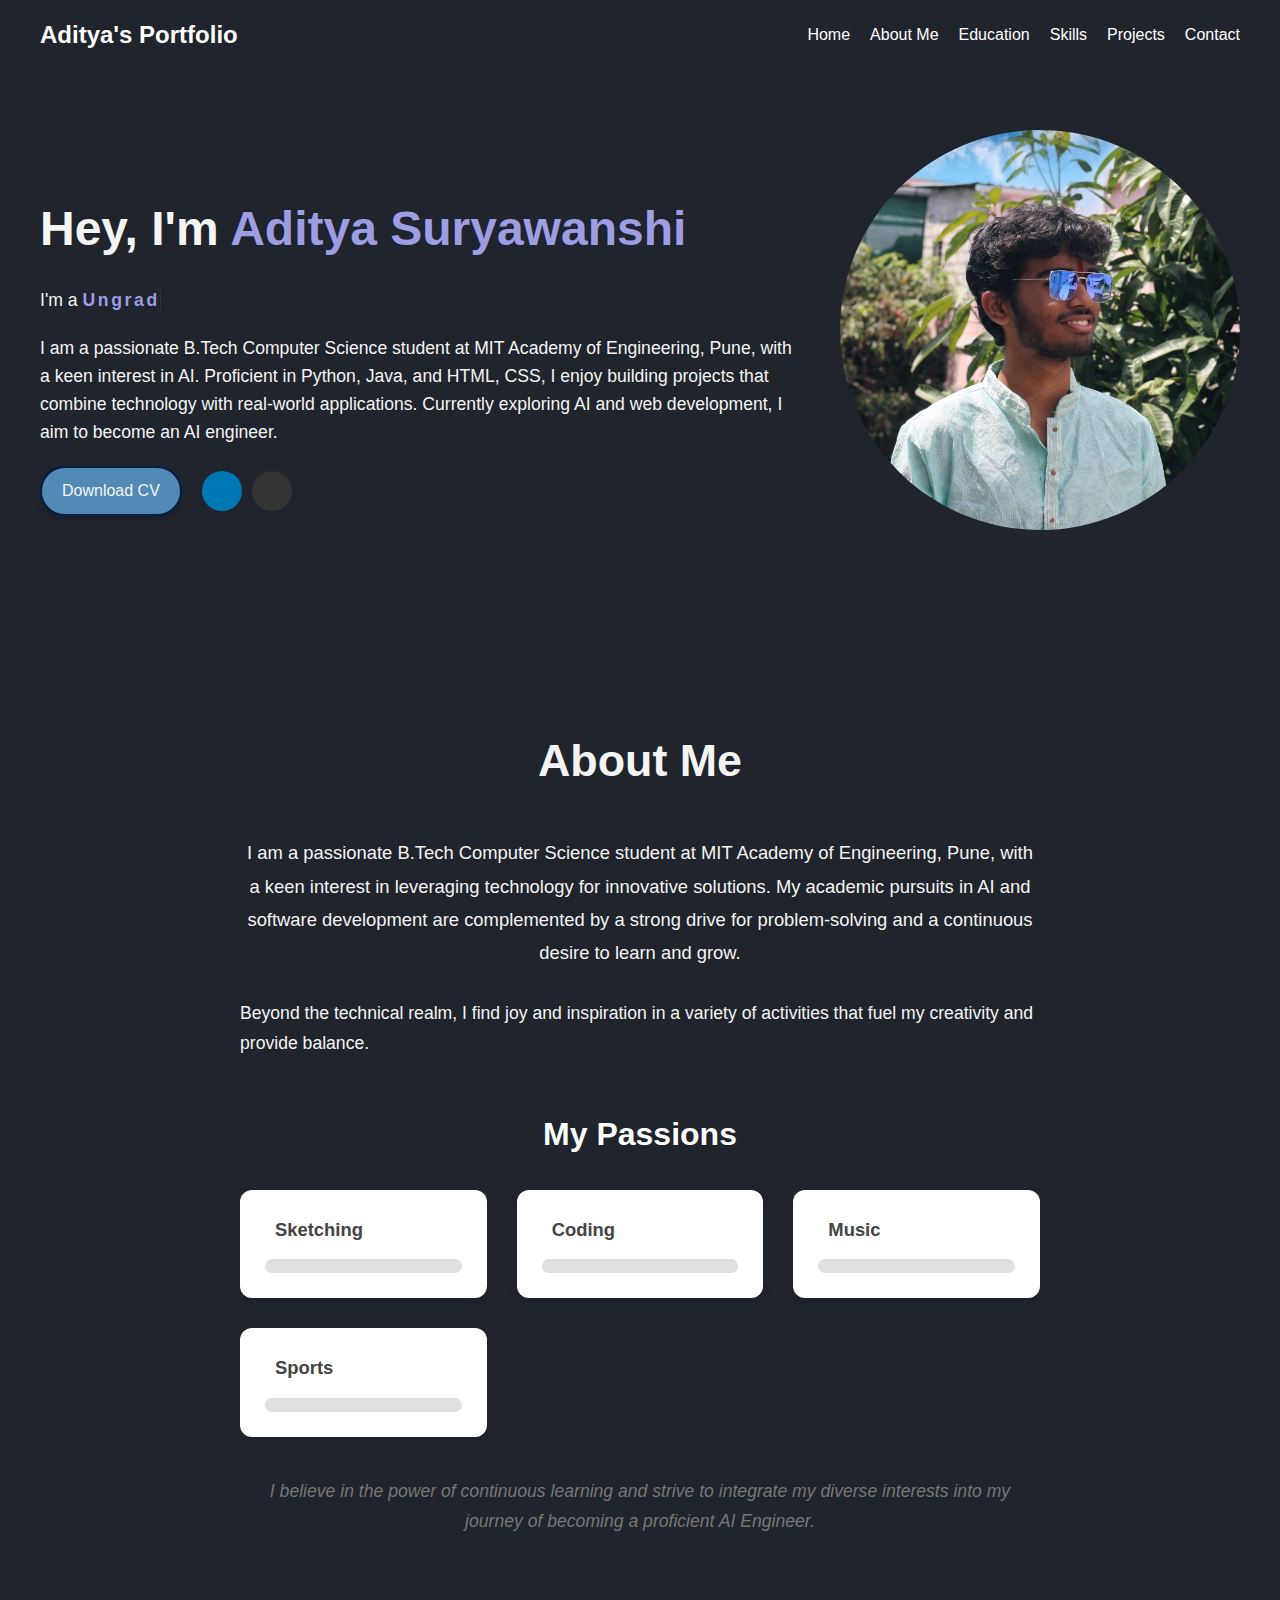
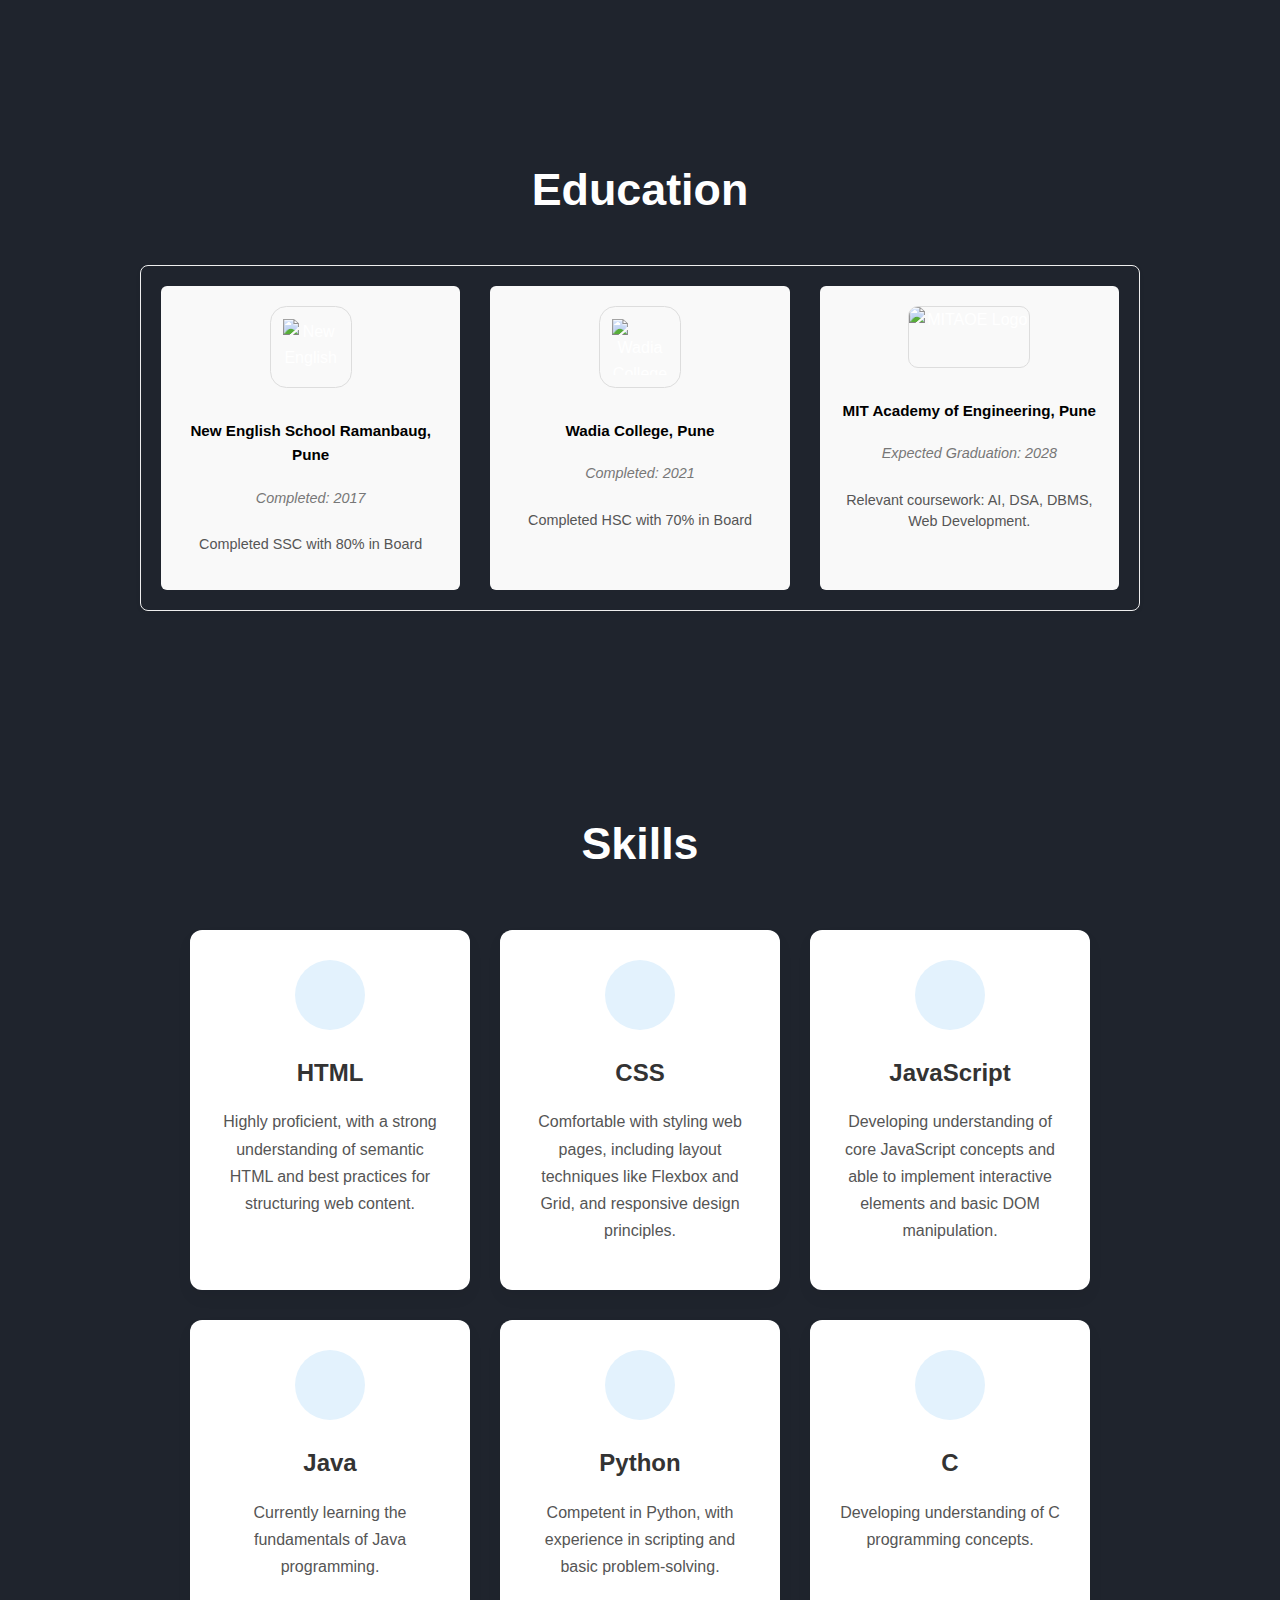
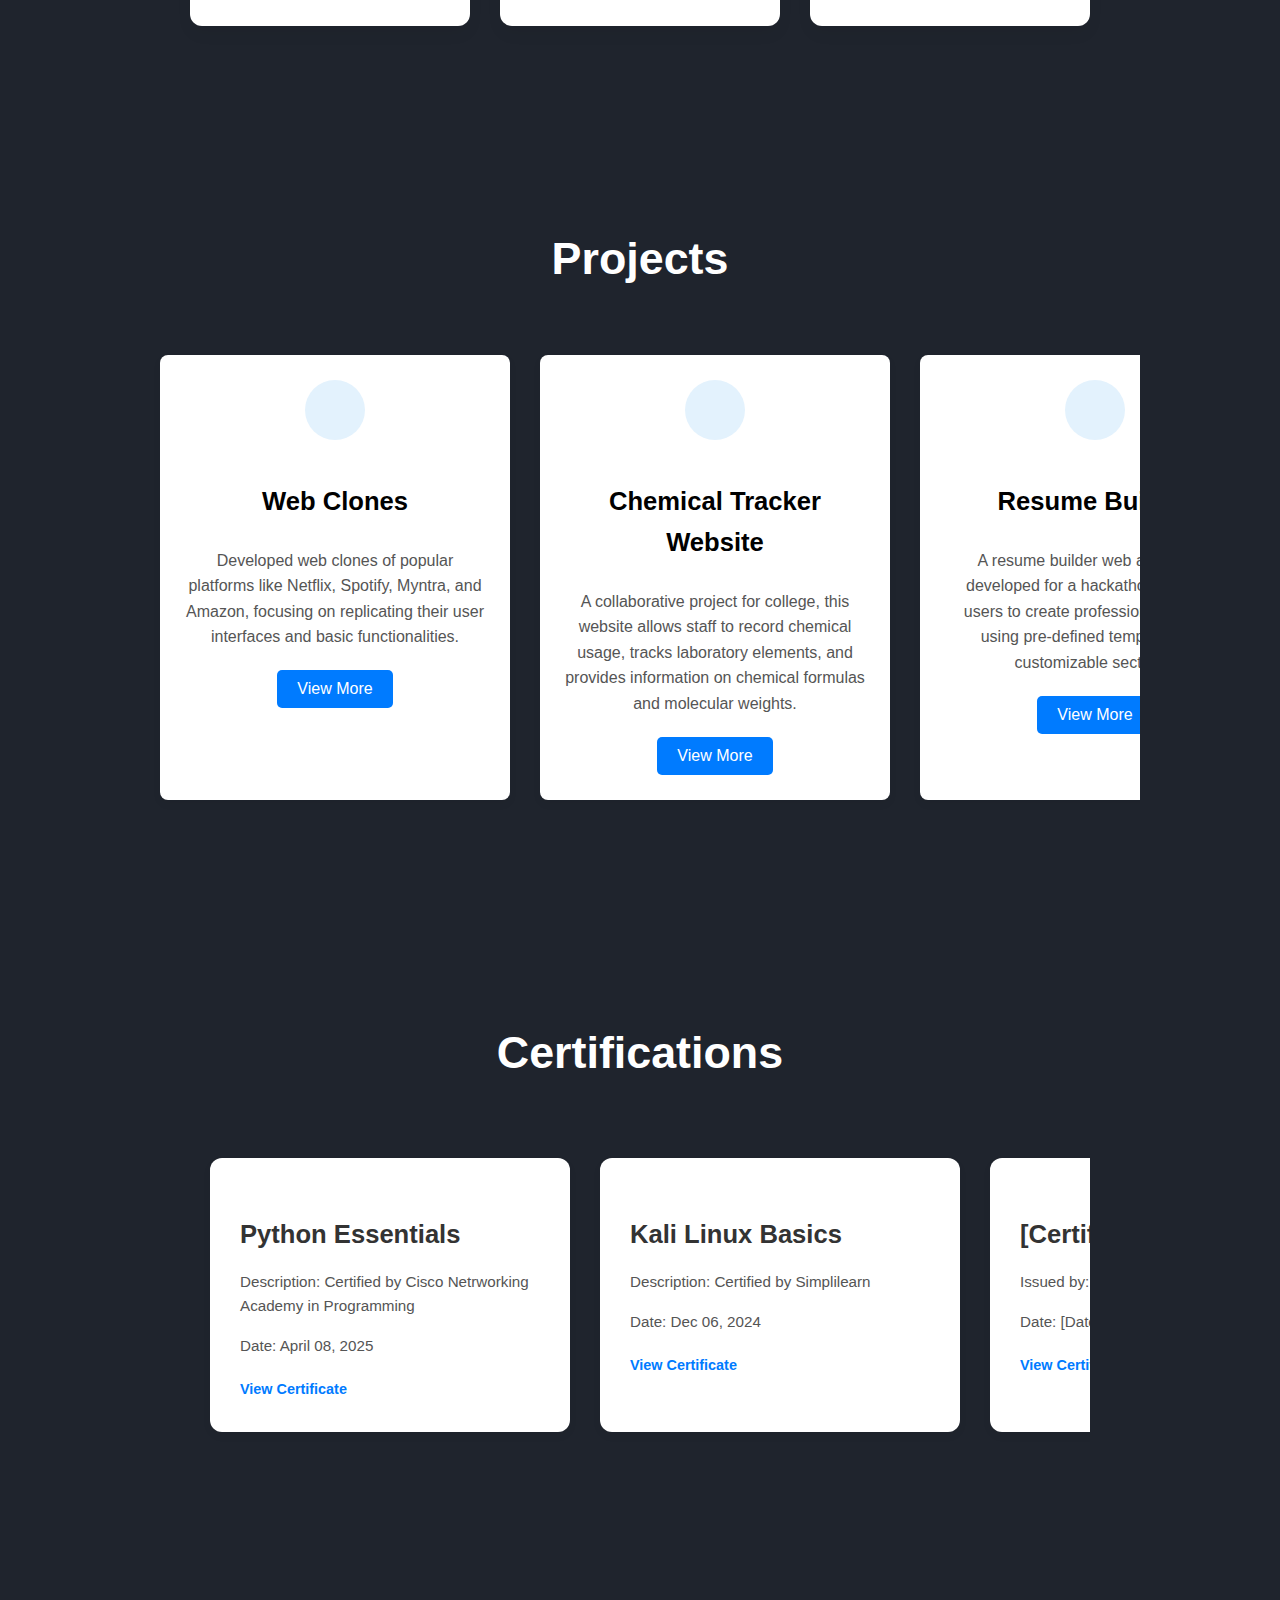
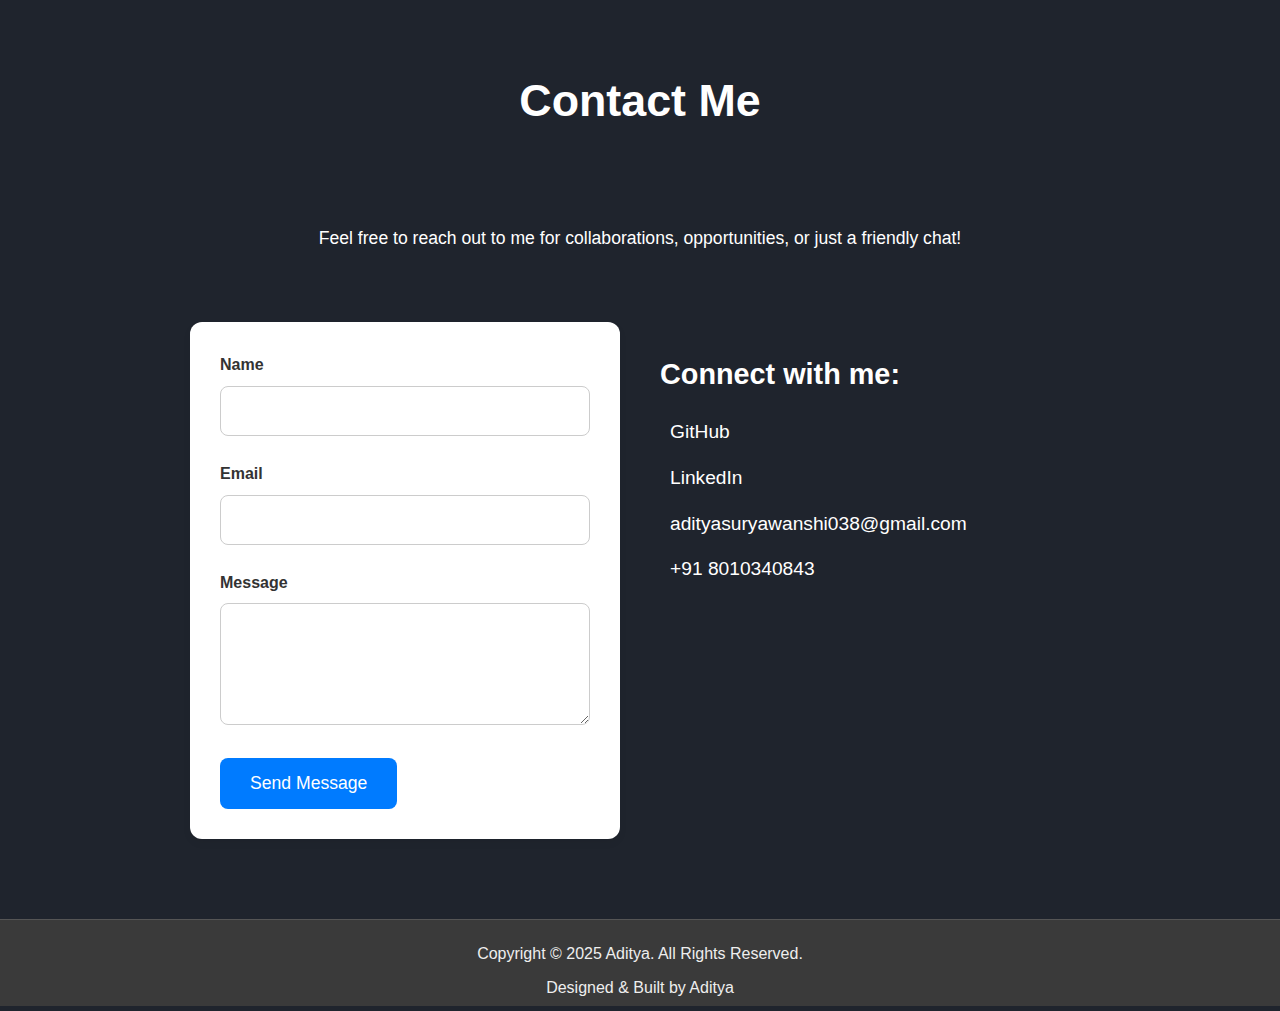
==== commit f65c95bc: "Update index.html" ====
--- a/index.html
+++ b/index.html
@@ -13,7 +13,6 @@
             <div class="logo">
                 <h3>Aditya's Portfolio</h3>
             </div>
-            <nav>
                 <div class="dropdown">
                     <div class="burger">
                         <div class="dot"></div>
@@ -29,6 +28,7 @@
                         <li><a href="#contact">Contact</a></li>
                     </ul>
                 </div>
+            <nav>
                 <ul class="nav-links">
                     <li><a href="#home">Home</a></li>
                     <li><a href="#about">About Me</a></li>
@@ -353,4 +353,4 @@
         typeEffect(); // Start the typewriting effect
     </script>
 </body>
-</html> +</html>
